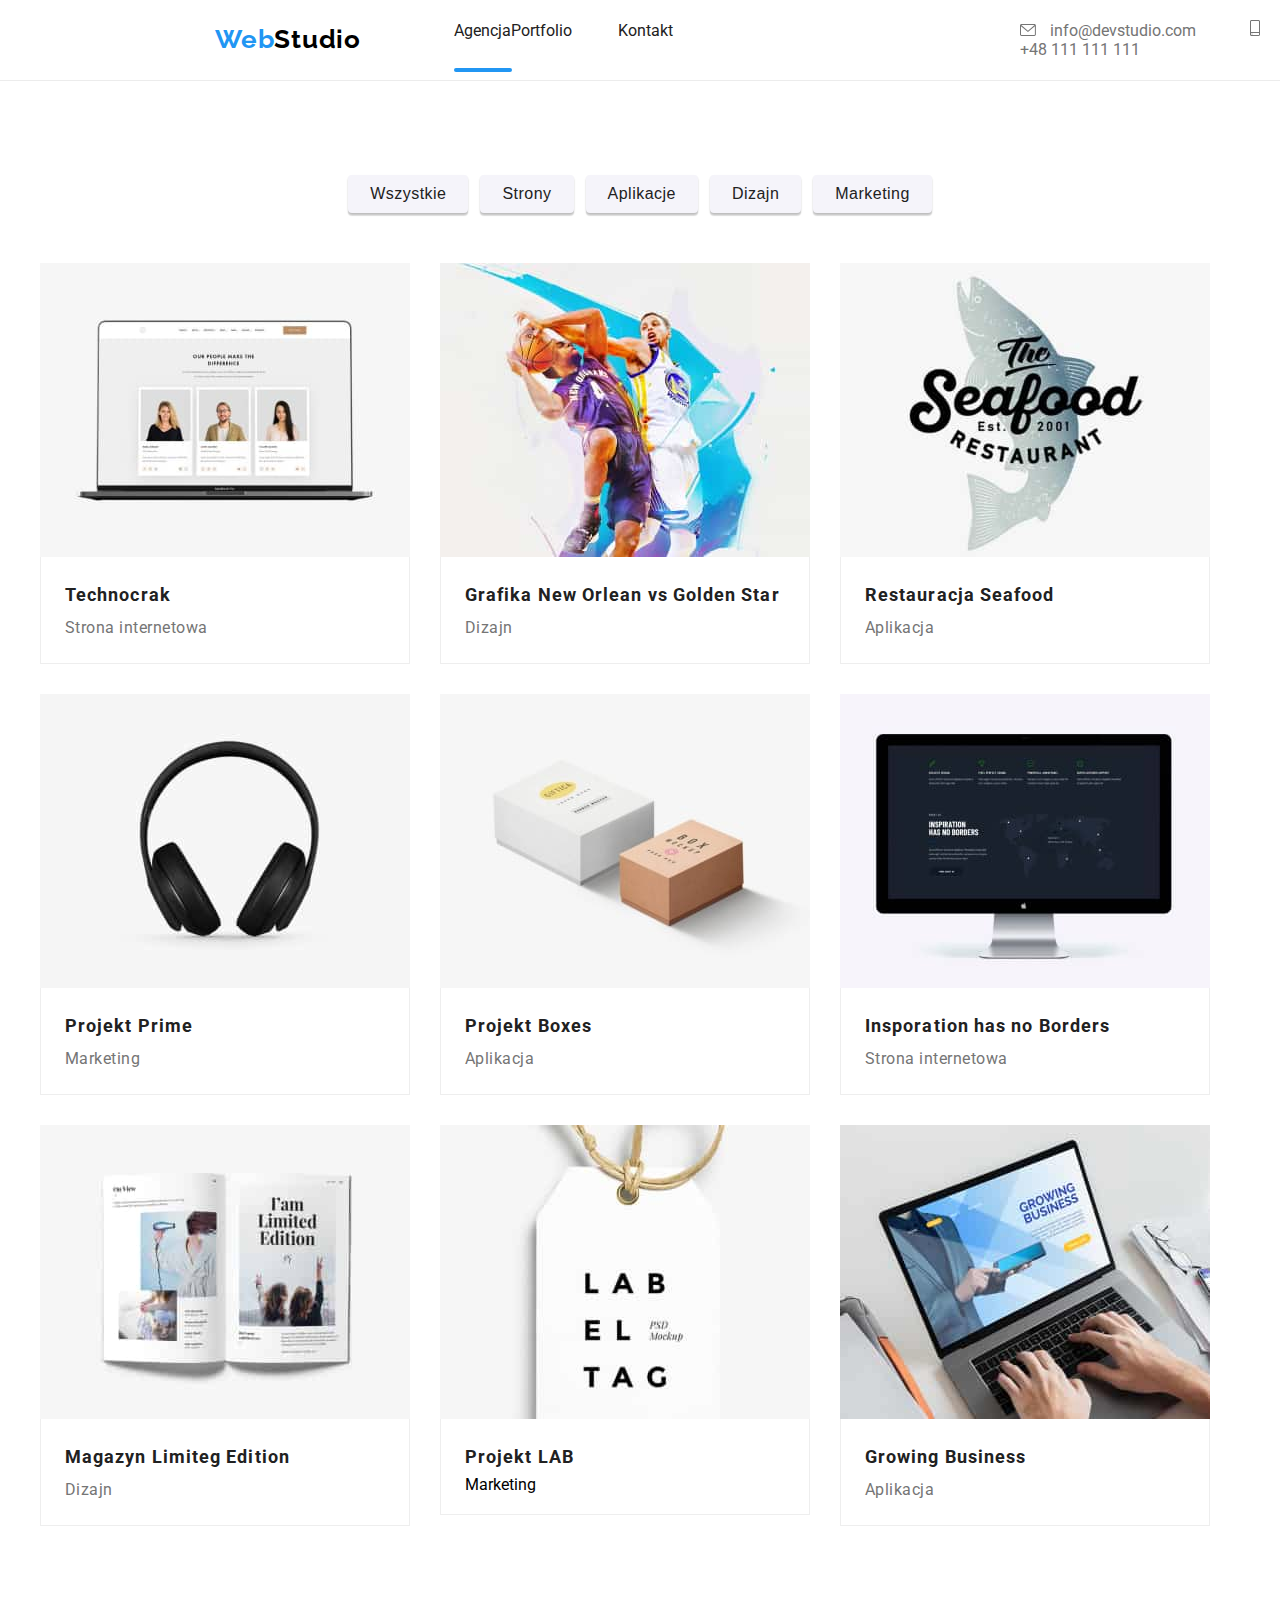
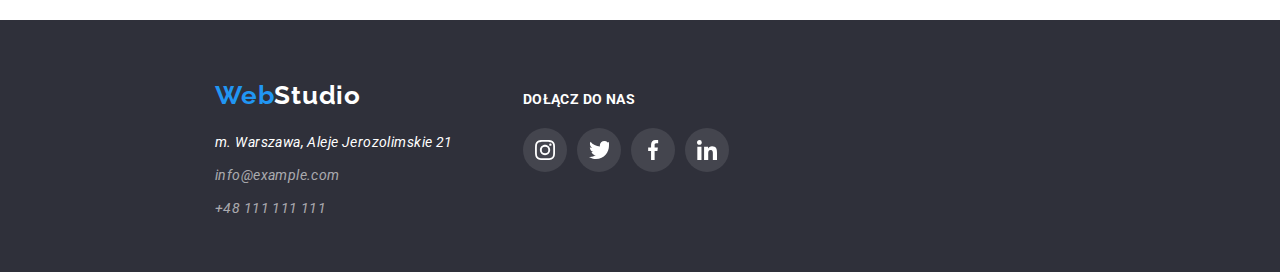
==== portfolio.html @ 0eb05a40 "style.css update" ====
<!DOCTYPE html>
<html lang="pl">
    <head>
        <meta charset="UTF-8" />
        <meta http-equiv="X-UA-Compatible" content="IE=edge" />
        <meta name="viewport" content="width=device-width, initial-scale=1.0" />
        <link
            rel="stylesheet"
            href="node_modules/modern-normalize/modern-normalize.css"
        />
        <link rel="preconnect" href="https://fonts.googleapis.com" />
        <link rel="preconnect" href="https://fonts.gstatic.com" crossorigin />
        <link
            href="https://fonts.googleapis.com/css2?family=Raleway:wght@700&family=Roboto:wght@400;500;700;900&display=swap"
            rel="stylesheet"
        />
        <link rel="stylesheet" href="css/styles.css" />
        <title>Portfolio</title>
    </head>
    <body>
        <!--sekcja HEADER - logo - menu - kontakty -->
        <header class="container">
            <div class="header">
                <a href="#" class="logo"
                    ><span class="logo--decor">Web</span>Studio</a
                >
                <nav>
                    <ul class="menu">
                        <li class="menu__item">
                            <a href="index.html" class="menu__link menu__link--active">Agencja</a>
                        </li>
                        <li class="menu__item">
                            <a href="portfolio.html" class="menu__link">Portfolio</a>
                        </li>
                        <li class="menu__item">
                            <a href="" class="menu__link">Kontakt</a>
                        </li>
                    </ul>
                </nav>
                <div class="address">
                    <a href="mailto:info@devstudio.com" class="address__link">
                        <svg width="16" height="12" class="address__icon">
                            <use href="images/icons.svg#icon-envelope"></use>
                        </svg>
                        info@devstudio.com</a
                    >

                    <a href="tel:+48111111111" class="address__link"
                        ><svg width="10" height="16" class="address__icon">
                            <use href="images/icons.svg#icon-smartphone"></use>
                        </svg>
                        +48 111 111 111</a
                    >
                </div>
            </div>
        </header>
        <!--sekcja MAIN-->
        <main>
            <div class="container">
                <div class="protfolio-menu">
                    <button type="button" class="portfolio-menu__btn">
                        Wszystkie
                    </button>
                    <button type="button" class="portfolio-menu__btn">Strony</button>
                    <button type="button" class="portfolio-menu__btn">
                        Aplikacje
                    </button>
                    <button type="button" class="portfolio-menu__btn">Dizajn</button>
                    <button type="button" class="portfolio-menu__btn">
                        Marketing
                    </button>
                </div>
            </div>

            <section class="container container--space">
                <ul class="portfolio-list">
                    <li class="portfolio-list__item">
                        <div>
                            <div class="portfolio-list__item-box">
                                <img
                                    src="images/img_portfolio_laptop_technocrack.jpg"
                                    alt="Technocrak laptop"
                                    class="portfolio-list__picture"
                                />
                                <div>
                                    <p class="portfolio-list__item-cover">
                                        Technocrack jest popularną platformą
                                        wykorzystywaną do rozpowszechniania
                                        koronawirusa. Firmy wykorzystują tę
                                        platformę do celów szpiegowskich i
                                        ataków na niezabezpieczone serwery
                                        konkurencji
                                    </p>
                                </div>
                            </div>
                            <div class="portfolio-list__container">
                                <h2 class="portfolio-list__title">Technocrak</h2>
                                <p class="portfolio-list__category">
                                    Strona internetowa
                                </p>
                            </div>
                        </div>
                    </li>
                    <li class="portfolio-list__item">
                        <div>
                            <div class="portfolio-list__item-box">
                                <img
                                    src="images/img_portfolio_players.jpg"
                                    alt="Bascketball players"
                                    class="portfolio-list__picture"
                                />
                                <div>
                                    <p class="portfolio-list__item-cover">
                                        Technocrack jest popularną platformą
                                        wykorzystywaną do rozpowszechniania
                                        koronawirusa. Firmy wykorzystują tę
                                        platformę do celów szpiegowskich i
                                        ataków na niezabezpieczone serwery
                                        konkurencji
                                    </p>
                                </div>
                            </div>
                            <div class="portfolio-list__container">
                                <h2 class="portfolio-list__title">
                                    Grafika New Orlean vs Golden Star
                                </h2>
                                <p class="portfolio-list__category">Dizajn</p>
                            </div>
                        </div>
                    </li>
                    <li class="portfolio-list__item">
                        <div>
                            <div class="portfolio-list__item-box">
                                <img
                                    src="images/img_portfolio_seafood.jpg"
                                    alt="Restauracja seefood"
                                    class="portfolio-list__picture"
                                />
                                <div>
                                    <p class="portfolio-list__item-cover">
                                        Technocrack jest popularną platformą
                                        wykorzystywaną do rozpowszechniania
                                        koronawirusa. Firmy wykorzystują tę
                                        platformę do celów szpiegowskich i
                                        ataków na niezabezpieczone serwery
                                        konkurencji
                                    </p>
                                </div>
                            </div>
                            <div class="portfolio-list__container">
                                <h2 class="portfolio-list__title">
                                    Restauracja Seafood
                                </h2>
                                <p class="portfolio-list__category">Aplikacja</p>
                            </div>
                        </div>
                    </li>
                    <li class="portfolio-list__item">
                        <div>
                            <div class="portfolio-list__item-box">
                                <img
                                    src="images/img_portfolio_headphones.jpg"
                                    alt="Black headphones"
                                    class="portfolio-list__picture"
                                />
                                <div>
                                    <p class="portfolio-list__item-cover">
                                        Technocrack jest popularną platformą
                                        wykorzystywaną do rozpowszechniania
                                        koronawirusa. Firmy wykorzystują tę
                                        platformę do celów szpiegowskich i
                                        ataków na niezabezpieczone serwery
                                        konkurencji
                                    </p>
                                </div>
                            </div>
                            <div class="portfolio-list__container">
                                <h2 class="portfolio-list__title">
                                    Projekt Prime
                                </h2>
                                <p class="portfolio-list__category">Marketing</p>
                            </div>
                        </div>
                    </li>
                    <li class="portfolio-list__item">
                        <div>
                            <div class="portfolio-list__item-box">
                                <img
                                    src="images/img_portfolio_boxes.jpg"
                                    alt="Boxes"
                                    class="portfolio-list__picture"
                                />
                                <div>
                                    <p class="portfolio-list__item-cover">
                                        Technocrack jest popularną platformą
                                        wykorzystywaną do rozpowszechniania
                                        koronawirusa. Firmy wykorzystują tę
                                        platformę do celów szpiegowskich i
                                        ataków na niezabezpieczone serwery
                                        konkurencji
                                    </p>
                                </div>
                            </div>
                            <div class="portfolio-list__container">
                                <h2 class="portfolio-list__title">
                                    Projekt Boxes
                                </h2>
                                <p class="portfolio-list__category">Aplikacja</p>
                            </div>
                        </div>
                    </li>
                    <li class="portfolio-list__item">
                        <div>
                            <div class="portfolio-list__item-box">
                                <img
                                    src="images/img_portfolio_screen.jpg"
                                    alt="Screen"
                                    class="portfolio-list__picture"
                                />
                                <div>
                                    <p class="portfolio-list__item-cover">
                                        Technocrack jest popularną platformą
                                        wykorzystywaną do rozpowszechniania
                                        koronawirusa. Firmy wykorzystują tę
                                        platformę do celów szpiegowskich i
                                        ataków na niezabezpieczone serwery
                                        konkurencji
                                    </p>
                                </div>
                            </div>
                            <div class="portfolio-list__container">
                                <h2 class="portfolio-list__title">
                                    Insporation has no Borders
                                </h2>
                                <p class="portfolio-list__category">
                                    Strona internetowa
                                </p>
                            </div>
                        </div>
                    </li>
                    <li class="portfolio-list__item">
                        <div>
                            <div class="portfolio-list__item-box">
                                <img
                                    src="images/img_portfolio_magazine.jpg"
                                    alt="paper magazine"
                                    class="portfolio-list__picture"
                                />
                                <div>
                                    <p class="portfolio-list__item-cover">
                                        Technocrack jest popularną platformą
                                        wykorzystywaną do rozpowszechniania
                                        koronawirusa. Firmy wykorzystują tę
                                        platformę do celów szpiegowskich i
                                        ataków na niezabezpieczone serwery
                                        konkurencji
                                    </p>
                                </div>
                            </div>
                            <div class="portfolio-list__container">
                                <h2 class="portfolio-list__title">
                                    Magazyn Limiteg Edition
                                </h2>
                                <p class="portfolio-list__category">Dizajn</p>
                            </div>
                        </div>
                    </li>
                    <li class="portfolio-list__item">
                        <div>
                            <div class="portfolio-list__item-box">
                                <img
                                    src="images/img_portfolio_label.jpg"
                                    alt="label"
                                    class="portfolio-list__picture"
                                />
                                <div>
                                    <p class="portfolio-list__item-cover">
                                        Technocrack jest popularną platformą
                                        wykorzystywaną do rozpowszechniania
                                        koronawirusa. Firmy wykorzystują tę
                                        platformę do celów szpiegowskich i
                                        ataków na niezabezpieczone serwery
                                        konkurencji
                                    </p>
                                </div>
                            </div>
                            <div class="portfolio-list__container">
                                <h2 class="portfolio-list__title">
                                    Projekt LAB
                                </h2>
                                <p class="pportfolio-list__category">Marketing</p>
                            </div>
                        </div>
                    </li>
                    <li class="portfolio-list__item">
                        <div>
                            <div class="portfolio-list__item-box">
                                <img
                                    src="images/img_portfolio_laptop.jpg"
                                    alt="writing on laptop"
                                    class="portfolio-list__picture"
                                />
                                <div>
                                    <p class="portfolio-list__item-cover">
                                        Technocrack jest popularną platformą
                                        wykorzystywaną do rozpowszechniania
                                        koronawirusa. Firmy wykorzystują tę
                                        platformę do celów szpiegowskich i
                                        ataków na niezabezpieczone serwery
                                        konkurencji
                                    </p>
                                </div>
                            </div>
                            <div class="portfolio-list__container">
                                <h2 class="portfolio-list__title">
                                    Growing Business
                                </h2>
                                <p class="portfolio-list__category">Aplikacja</p>
                            </div>
                        </div>
                    </li>
                </ul>
            </section>
        </main>

        <!--sekcja FOOTER - obszar logo - obszar adresu - obszar kontaktu -->

        <footer class="container footer">
            <ul class="footer__style">
                <li>
                    <div class="footer__logo">
                        <a href="#" class="logo footer__logo--decor"
                            ><span class="logo--decor">Web</span>Studio</a
                        >
                    </div>
                    <div>
                        <address>
                            <ul class="footer__address">
                                <li class="footer__item-address">
                                    <p class="footer__address-place">
                                        m. Warszawa, Aleje Jerozolimskie 21
                                    </p>
                                </li>
                                <li class="footer__item-address">
                                    <a
                                        href="mailto:info@example.com"
                                        class="footer__address-link"
                                        >info@example.com</a
                                    >
                                </li>
                                <li class="footer__item-address">
                                    <a
                                        href="tel:+48111111111"
                                        class="footer__address-link"
                                        >+48 111 111 111</a
                                    >
                                </li>
                            </ul>
                        </address>
                    </div>
                </li>
                <li>
                    <div >
                        <h3 class="footer__join-us">Dołącz do nas</h3>
                    </div>
                    <div class="footer__socials-box">
                        <ul class="footer__icons-socials-grid">
                            <li class="footer__icons-socials-item">
                                <svg class="footer__socials-ico">
                                    <use
                                        href="images/icons.svg#icon-instagram"
                                    ></use>
                                </svg>
                            </li>
                            <li class="footer__icons-socials-item">
                                <svg class="footer__socials-ico">
                                    <use
                                        href="images/icons.svg#icon-twitter"
                                    ></use>
                                </svg>
                            </li>
                            <li class="footer__icons-socials-item">
                                <svg class="footer__socials-ico">
                                    <use href="images/icons.svg#icon-fb"></use>
                                </svg>
                            </li>
                            <li class="footer__icons-socials-item">
                                <svg class="footer__socials-ico">
                                    <use
                                        href="images/icons.svg#icon-linkedin"
                                    ></use>
                                </svg>
                            </li>
                        </ul>
                    </div>
                </li>
            </ul>
        </footer>
        <script src="js/modal.js"></script>
    </body>
</html>
---- css/styles.css ----
*,
*::after,
*::before {
    list-style: none;
    text-transform: none;
    text-decoration: none;
    text-align: none;
    color: #000;
    padding: 0;
    margin: 0;
    border: none;
    outline: none;
}
:root {
    --font-color-white: #fff;
    --font-color-black: #000;
    --font-color-blue: #2196f3;
    --font-color-logo: #2196f3;
    --font-color-menu-hover: #2196f3;
    --font-color-menu: #212121;
    --font-color-headers: #212121;
    --font-color-text: #757575;
    --font-footer-address-link: rgba(255, 255, 255, 0.6);
    --background-color-one: #2f303a;
    --background-color-two: #f5f4fa;
    --background-color-body: #fff;
    --background-color-footer: #2f303a;
    --background-color-three: #eeeeee;
    --background-color-portfolio-button-hover: #2196f3;
    --background-color-portfolio-button: #f5f4fa;
    --icon-backgroud-color-box: #f5f4fa;
    --borded-heder-color: #ececec;
    --icon-backgroud-color: #2196f3;
    --letter-spacing-one: 0.03em;
    --letter-spacing-main-title: 0.06em;
    --icon-fill-color: #fff;
    --icon-base-color: #afb1b8;
}

body {
    background-color: var(--background-color-body);
    font-family: "Roboto", sans-serif;
    color: var(--font-color-headers);
    flex-direction: column;
    margin: auto;
    align-items: center;
}

.container {
    max-width: 1600px;
    display: flex;
    margin: auto;
    justify-content: center;

    /*Styling for header, logo, menu*/
}
.logo {
    font-family: "Raleway", sans-serif;
    font-size: 26px;
    font-weight: 700;
    line-height: 1.19;
    letter-spacing: var(--letter-spacing-one);
    margin: 24px 0 25px 215px;
}
.logo--decor {
    color: var(--font-color-logo);
}
.header {
    width: 100%;
    display: flex;
    align-items: center;
    background-color: var(--font-color-white);
    border-bottom: 1px solid var(--borded-heder-color);
}
.menu {
    display: flex;
    margin-left: 93px;
    margin-right: 301px;
}
.menu__link {
    margin-right: 46px;
    color: var(--font-color-menu);
    position: relative;
}

.address__link {
    margin-right: 50px;
    color: var(--font-color-text);
    fill: var(--font-color-text);
}
.menu__link:hover,
.address__link:hover,
.menu__link:focus,
.address__link:focus {
    transition-duration: 250ms;
    transition-timing-function: cubic-bezier(0.4, 0, 0.2, 1);
    color: var(--font-color-menu-hover);
    fill: var(--icon-backgroud-color);
}
.menu__link--active::after {
    content: "";
    width: 58px;
    height: 4px;
}
.menu__link--active::after {
    position: absolute;
    top: 47px;
    left: 0;
    background-color: #2196f3;
    border-radius: 2px;
}

/*Styling for main title and button*/
.container--one {
    background-image: linear-gradient(to right, #2f303a66 100%, #2f303a66 100%),
        url("../images/tlo_naglowka.jpg");
    background-color: var(--background-color-one);

    height: 600px;
    display: flex;
    flex-direction: column;
    margin: auto;
    justify-content: center;
    align-items: center;
}
.main-title {
    font-size: 44px;
    line-height: 1.36;
    letter-spacing: var(--letter-spacing-main-title);
    color: var(--font-color-white);
    font-weight: 900;
    text-transform: uppercase;
    max-width: 696px;
    text-align: center;
}
.button {
    border: none;
    background-color: var(--font-color-blue);
    box-shadow: 0px 4px 4px rgba(0, 0, 0, 0.15);
    border-radius: 4px;
    padding: 10px 42px;
    color: var(--font-color-white);
    font-size: 16px;
    font-weight: 700;
    line-height: 1.875;
    letter-spacing: var(--letter-spacing-main-title);
    display: flex;
    align-items: center;
    margin-top: 30px;
    cursor: pointer;
}
.button:hover {
    transform: scale(1.1);
    background-color: #56b3ff;
    transition-duration: 250ms;
}
/*Styling content of 4 boxes*/
.four-boxes {
    display: flex;
    margin: 0 215px;
}
.four-boxes__item{
    margin-right: 30px;
}
.four-boxes__title {
    text-transform: uppercase;
    font-size: 14px;
    line-height: 1.143;
    font-weight: 700;
    letter-spacing: var(--letter-spacing-one);
    color: var(--font-color-headers);
    margin-bottom: 10px;
    padding-top: 30px;
    padding-bottom: 10px;
}
.four-boxes__text {
    font-size: 14px;
    line-height: 1.71;
    letter-spacing: var(--letter-spacing-one);
    color: var(--font-color-text);
}
.four-boxes__item:nth-last-child(1) {
    margin-right: 0px;
}
.picture-box__item{
    position: relative;
}
.picture-box__picture-title {
    position: relative;
    display: block;
    background-color: rgba(47, 48, 58, 0.8);
    padding: 27px 0px;
    top: -73px;
    text-transform: uppercase;
    font-size: 14px;
    font-weight: 700;
    line-height: 1.14;
    color: var(--font-color-white);
    letter-spacing: var(--letter-spacing-one);
    text-align: center;
}
/* Style for icons */

.four-boxes__icon {
    background-color: var(--icon-backgroud-color-box);
    padding: 25px 100px;
    height: 70px;
    width: 70px;
}
.address__icon {
    margin-right: 10px;
}
.our-team__socials {
    padding-top: 16px;
    padding-bottom: 30px;
}
.our-team__socials-grid {
    display: flex;
    justify-content: center;
}
.our-team__socials-ico {
    width: 20px;
    height: 20px;
}
.our-team__socials-grid-item {
    display: flex;
    width: 44px;
    height: 44px;
    fill: var(--icon-base-color);
    justify-content: center;
    align-items: center;
    border-radius: 50%;
}
.our-team__socials-grid-item:not(last-child) {
    margin-right: 10px;
}
.our-team__socials-grid-item:hover,
.our-team__socials-grid-item:focus {
    transition-duration: 250ms;
    transition-timing-function: cubic-bezier(0.4, 0, 0.2, 1);
    fill: var(--icon-fill-color);
    background-color: #2196f3;
    cursor: pointer;
}
/* ------- END fo styling icons ------------ */

/* Our clients / Nasi klienci */
.our-clients {
    flex-direction: column;
    align-items: center;
}
.our-clients__title {
    font-size: 36px;
    font-weight: 700;
    color: var(--font-color-headers);
    line-height: 1.38;
    letter-spacing: var(--letter-spacing-one);
    padding-bottom: 50px;
}

.our-clients__items {
    fill: var(--icon-base-color);
}
.our-clients__item {
    display: inline-flex;
    justify-items: center;
    border: 1px solid var(--icon-base-color);
    border-radius: 4px;
    padding: 14px 25px;
}
.our-clients__box {
    display: flex;
    width: 1200px;
    justify-content: space-around;
}
.our-clients__item:hover,
.our-clients__item:focus {
    transition-duration: 250ms;
    transition-timing-function: cubic-bezier(0.4, 0, 0.2, 1);
    fill: var(--icon-backgroud-color);
    border-color: var(--icon-backgroud-color);
    cursor: pointer;
}
.our-clients__item:last-child {
    margin-right: 0px;
}
.our-clients__logo {
    max-width: 106px;
    height: 60px;
}
/* ----- END Our Clients / Nasi klienci----- */
/*Styling box "czym się zajmujemy"*/

.container--box-column {
    flex-direction: column;
    margin-bottom: 94px;
}
.picture-box {
    display: flex;
    justify-content: center;
}
.picture-box__title {
    font-size: 36px;
    font-weight: 700;
    line-height: 1.17;
    text-align: center;
    letter-spacing: var(--letter-spacing-one);
    color: var(--font-color-headers);
    margin-bottom: 50px;
}
.picture-box__picture {
    max-width: 370px;
}
.picture-box__item {
    margin-right: 30px;
}
.picture-box__item:last-child {
    margin-right: 0;
}

/*Styling "nasz zespół*/
.container--our-team {
    flex-direction: column;
    background-color: var(--background-color-two);
}
.our-team-title {
    font-weight: 700;
    font-size: 36px;
    line-height: 1.17;
    letter-spacing: var(--letter-spacing-one);
    color: var(--font-color-headers);
    padding-bottom: 50px;
    text-align: center;
}
.our-team {
    display: flex;
    justify-content: center;
}
.our-team__item:nth-child(-n + 3) {
    margin-right: 30px;
}
.our-team__item {
    max-width: 270px;
    background: var(--background-color-body);
    box-shadow: 0px 1px 3px rgba(0, 0, 0, 0.12), 0px 1px 1px rgba(0, 0, 0, 0.14),
        0px 2px 1px rgba(0, 0, 0, 0.2);
    border-radius: 0px 0px 4px 4px;
    text-align: center;
}
.our-team__member-name {
    font-weight: 500;
    font-size: 16px;
    color: var(--font-color-headers);
    line-height: 1.1875;
    letter-spacing: var(--letter-spacing-one);
    margin-top: 30px;
    margin-bottom: 10px;
}
.our-team__member-position {
    font-size: 16px;
    color: var(--font-color-text);
    line-height: 1.1875;
    letter-spacing: var(--letter-spacing-one);
}
.our-team__picture {
    max-width: 270px;
}
/*Footer*/
.footer {
    display: block;
    background-color: var(--background-color-footer);
    height: 252px;
}
.footer__style {
    display: flex;
    flex-direction: row;
}
.footer__logo--decor {
    color: var(--font-color-white);
}
.footer__logo {
    padding-top: 60px;
    margin-bottom: 20px;
}

.footer__address {
    margin-left: 215px;
    font-size: 14px;
    line-height: 1.71;
    letter-spacing: var(--letter-spacing-one);
}
.footer__address-place {
    color: var(--font-color-white);
}
.footer__address-link {
    color: var(--font-footer-address-link);
}
.footer__address-link:hover,
.footer__address-link:focus {
    transition-duration: 250ms;
    transition-timing-function: cubic-bezier(0.4, 0, 0.2, 1);
    color: var(--font-color-menu-hover);
}
.footer__item-address:nth-child(2) {
    margin-top: 9px;
    margin-bottom: 9px;
    letter-spacing: var(--letter-spacing-one);
}
.footer__join-us {
    padding-top: 72px;
    padding-left: 70px;
    text-transform: uppercase;
    font-weight: 700;
    font-size: 14px;
    line-height: 1.14;
    letter-spacing: 0.03em;
    color: var(--font-color-white);
}
.footer__socials-ico {
    width: 20px;
    height: 20px;
}

.footer__socials-box {
    padding-left: 70px;
    padding-top: 20px;
}
.footer__icons-socials-grid {
    display: flex;
}
.footer__icons-socials-item {
    display: flex;
    width: 44px;
    height: 44px;
    fill: var(--icon-fill-color);
    justify-content: center;
    align-items: center;
    border-radius: 50%;
    margin-right: 10px;
    background-color: rgba(100%, 100%, 100%, 10%);
}
.footer__icons-socials-item:hover {
    transition-duration: 250ms;
    transition-timing-function: cubic-bezier(0.4, 0, 0.2, 1);
    background-color: #2196f3;
    cursor: pointer;
}
/*Styling for buttons group - portfolio site*/
.protfolio-menu {
    padding-bottom: 16px;
    margin-top: 94px;
    margin-left: 215px;
    margin-right: 215px;
}
.portfolio-menu__btn {
    font-size: 16px;
    line-height: 1.625;
    letter-spacing: var(--letter-spacing-one);
    color: var(--font-color-menu);
    box-shadow: 0px 3px 1px rgba(0, 0, 0, 0.1), 0px 1px 2px rgba(0, 0, 0, 0.08),
        0px 2px 2px rgba(0, 0, 0, 0.12);
    border-radius: 4px;
    background-color: var(--background-color-portfolio-button);
    padding: 6px 22px;
    margin-right: 8px;
    cursor: pointer;
}
.portfolio-menu__btn:hover,
.portfolio-menu__btn:focus {
    transition-duration: 250ms;
    transition-timing-function: cubic-bezier(0.4, 0, 0.2, 1);
    background-color: var(--background-color-portfolio-button-hover);
}
.portfolio-menu__btn:last-child {
    margin-right: 0;
}
.portfolio-list {
    margin-top: 34px;
    display: flex;
    flex-wrap: wrap;
    gap: 30px;
}
.portfolio-list__item {
    flex-basis: calc(100%-60px) / 3;
    max-width: 370px;
}

.portfolio-list__picture {
    max-width: 370px;
    display: block;
}

.portfolio-list__title {
    font-weight: 700;
    font-size: 18px;
    line-height: 2;
    letter-spacing: var(--letter-spacing-main-title);
    color: var(--font-color-headers);
}

.portfolio-list__category {
    font-size: 16px;
    line-height: 1.875;
    letter-spacing: var(--letter-spacing-one);
    color: var(--font-color-text);
}

.portfolio-list__container {
    padding: 20px 24px;
    border-width: 1px;
    border-color: var(--background-color-three);
    border-style: solid;
    border-top: none;
    z-index: 20;
}
.portfolio-list__item-box {
    position: relative;
    overflow: hidden;
}
.portfolio-list__item-cover {
    position: absolute;
    background-color: rgba(33, 150, 243, 0.9);
    width: 370px;
    height: 101%;
    top: 0px;
    justify-content: center;
    z-index: 2;
    transform: translateY(105%);
    transition: transform 250ms cubic-bezier(0.4, 0, 0.2, 1);
}
.portfolio-list__item-cover {
    padding: 49px 45px 49px 24px;
    justify-items: center;
    color: var(--font-color-white);
    letter-spacing: var(--letter-spacing-one);
    line-height: 1.55;
    font-size: 18px;
    margin: 49xp 45px 49px 24px;
}
.portfolio-list__item-box:hover .portfolio-list__item-cover {
    transform: translateY(0);
}

.portfolio-list__item:hover {
    animation-name: shadow;
    animation-duration: 250ms;
    animation-timing-function: cubic-bezier(0.4, 0, 0.2, 1);
    animation-direction: alternate;
    animation-fill-mode: forwards;
}
@keyframes shadow {
    0% {
        box-shadow: 0;
    }
    100% {
        box-shadow: 0px 1px 1px rgba(0, 0, 0, 0.12),
            0px 4px 4px rgba(0, 0, 0, 0.06), 1px 4px 6px rgba(0, 0, 0, 0.16);
    }
}
.container--space {
    margin-bottom: 94px;
    max-width: 1200px;
}
.section {
    padding: 94px 0px;
}

/* Style for icons */

/* ---END style for icons-------------- */
/* Okno modalne */

.modal-backdrop {
    position: fixed;
    top: 0;
    left: 0;
    width: 100%;
    height: 100%;
    z-index: 500;
    background-color: rgba(0, 0, 0, 0.2);
    transition: opacity 250ms, visibility 250ms;
    transition-timing-function: cubic-bezier(0.4, 0, 0.2, 1);
}

.modal-cont {
    position: absolute;
    top: 50%;
    left: 50%;
    width: 528px;
    height: 581px;
    border-radius: 4px;
    transform: translate(-50%, -50%);
    background-color: var(--background-color-body);
    box-shadow: 0px 1px 3px rgba(0, 0, 0, 0.12), 0px 1px 1px rgba(0, 0, 0, 0.14),
        0px 2px 1px rgba(0, 0, 0, 0.2);
}

.modal-close {
    position: absolute;
    top: 8px;
    right: 8px;
    border-radius: 50%;
    border: 1px solid rgba(0, 0, 0, 0.1);
    cursor: pointer;
}
.cross-icon {
    height: 11px;
    width: 11px;
    fill: rgb(0, 0, 0);
    padding: 9px;
}
.modal-close:hover,
.modal-close:focus {
    background-color: var(--background-color-portfolio-button-hover);
    fill: var(--icon-fill-color);
    box-shadow: 0px 1px 1px rgba(0, 0, 0, 0.12), 0px 4px 4px rgba(0, 0, 0, 0.06),
        1px 4px 6px rgba(0, 0, 0, 0.16);
    transition-property: background-color, box-shadow, fill;
    transition-duration: 250ms;
    transition-timing-function: cubic-bezier(0.4, 0, 0.2, 1),
        cubic-bezier(0.4, 0, 0.2, 1), cubic-bezier(0.4, 0, 0.2, 1);
}

.is-hidden {
    opacity: 0;
    visibility: hidden;
    pointer-events: none;
}

/* -------------END okno modalne------------- */

/* Styling FORM of modal window */

.form-modal__item input,
.form-modal__item label,
.form-modal__item textarea {
    margin: 0;
    padding: 0;
    box-sizing: border-box;
    display: block;
}
.form-modal__title {
    margin-top: 40px;
    text-align: center;
    font-weight: 700;
    font-size: 20px;
    line-height: 1.15;
    letter-spacing: 0.03em;
    color: var(--font-color-headers);
}
.form-modal__box {
    margin-top: 12px;
    margin: 12px 40px 12px;
}
.form-modal__item label {
    font-size: 12px;
    line-height: 1.17;
    letter-spacing: 0.01em;

    color: var(--font-color-text);
}
.form-modal__item input {
    width: 448px;
    height: 40px;
    border: 1px solid rgba(33, 33, 33, 0.2);
    border-radius: 4px;
    margin-top: 4px;
    padding-left: 40px;
}
.form-modal__item textarea {
    font-size: 12px;
    line-height: 1.16;
    letter-spacing: 0.01em;
    font-family: inherit;
    height: 120px;
    width: 448px;
    resize: none;
    border: 1px solid rgba(33, 33, 33, 0.2);
    border-radius: 4px;
    margin-top: 4px;
    padding: 12px 16px;
}
.form-modal__item textarea::placeholder {
    color: rgba(33, 33, 33, 0.5);
}

.form-modal__item {
    margin-bottom: 10px;
    position: relative;
}
.form-modal__icons {
    width: 18px;
    height: 18px;
    bottom: 11px;
    left: 12px;
    position: absolute;
}
.form-modal__tick-box {
    width: 16px;
    height: 15px;
    position: relative;
    border: 2px solid var(--font-color-headers);
    border-radius: 3px;
    margin-right: 8px;
}
.form-modal__tick-box:hover,
.form-modal__tick-box:focus-within {
    border-color: #2196f3;
}
.checkbox {
    position: absolute;
    z-index: 200;
    top: 50%;
    left: 50%;
    transform: translate(-50%, -50%);
    width: 18px;
    height: 16px;
    /* opacity: 0%; */
    appearance: none;
}
.checkbox:checked + .form-modal__tick {
    background-color: #2196f3;
    border: none;
}
.form-modal__tick {
    z-index: 102;
    padding: 2px;
    border-radius: 3px;
    width: 18px;
    height: 17px;
    top: 50%;
    left: 50%;
    transform: translate(-50%, -50%);
    fill: #fff;
    position: absolute;
}
.form-modal__send-style {
    display: flex;
    justify-content: center;
}
.form-modal__send-button {
    font-weight: 700;
    font-size: 16px;
    line-height: 1.875;
    text-align: center;
    letter-spacing: var(--letter-spacing-main-title);
    color: var(--font-color-white);
    padding: 10px 76px;
    background-color: var(--background-color-portfolio-button-hover);
    border-radius: 4px;
}
.form-modal__send-button:hover,
.form-modal__send-button:focus {
    transition-property: box-shadow;
    transition-duration: 250ms;
    transition-timing-function: cubic-bezier(0.4, 0, 0.2, 1);
    box-shadow: 0px 4px 4px rgba(0, 0, 0, 0.15);
    cursor: pointer;
}
.form-modal__agreement {
    display: flex;
    justify-content: center;
    margin: 20px 0px 30px 0px;
}
.form-agreement input {
    margin-right: 8px;
    align-items: center;
}
.form-modal__text,
.form-modal__link {
    font-size: 14px;
    line-height: 1.71;
    letter-spacing: 0.03em;
    color: var(--font-color-text);
}
.form-modal__link {
    color: var(--font-color-blue);
    text-decoration: underline;
}
.form-modal__link:hover,
.form-modal__agreement input:hover,
.form-modal__link:focus,
.form-modal__agreement input:focus {
    cursor: pointer;
}
.form-modal__item:focus-within {
    fill: #2196f3;
}
.input-box:focus-within {
    outline: 1px solid #2196f3;
}
/* ----- END Styling FORM of modal window ---------------*/
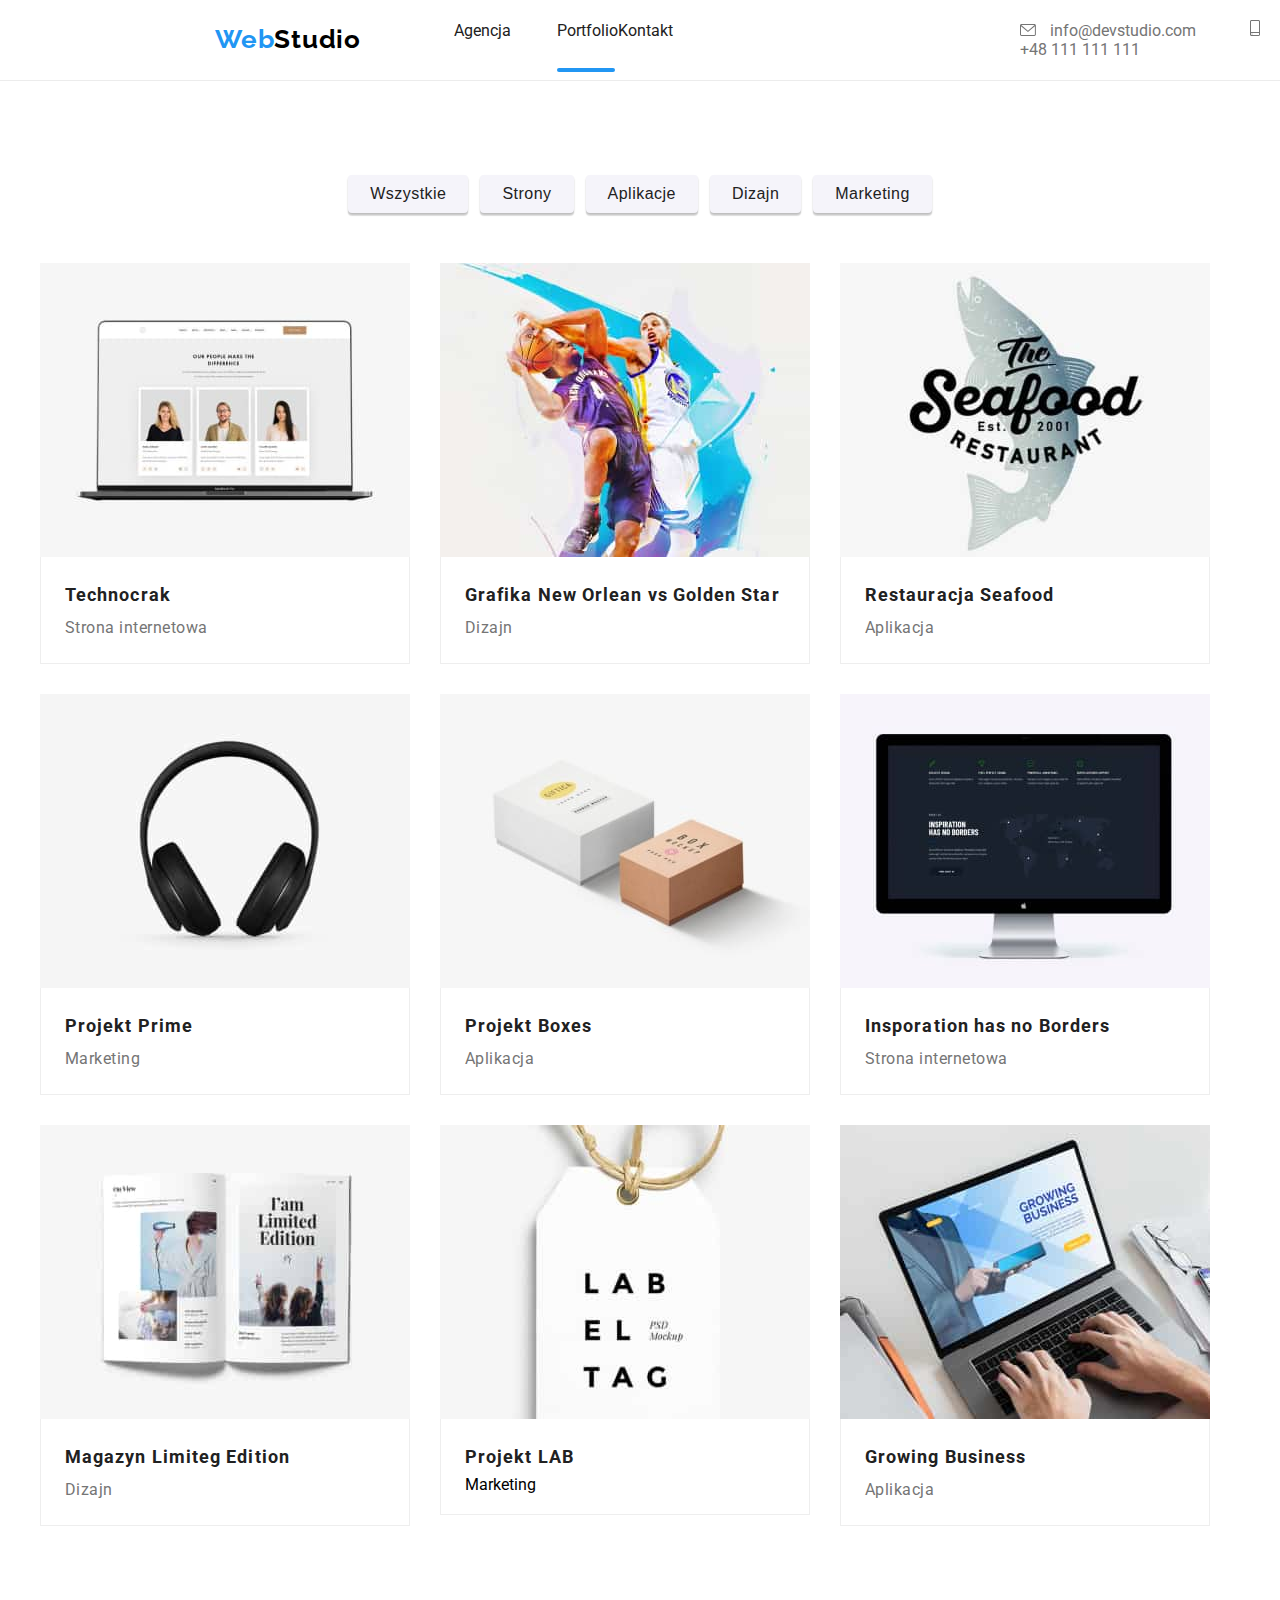
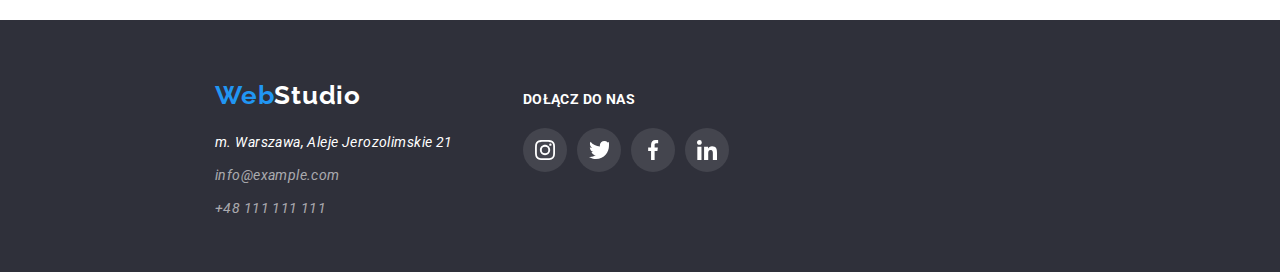
==== commit 1718f3d8: "scss added" ====
--- a/portfolio.html
+++ b/portfolio.html
@@ -14,7 +14,7 @@
             href="https://fonts.googleapis.com/css2?family=Raleway:wght@700&family=Roboto:wght@400;500;700;900&display=swap"
             rel="stylesheet"
         />
-        <link rel="stylesheet" href="css/styles.css" />
+        <link rel="stylesheet" href="css/main.css" />
         <title>Portfolio</title>
     </head>
     <body>
@@ -27,10 +27,10 @@
                 <nav>
                     <ul class="menu">
                         <li class="menu__item">
-                            <a href="index.html" class="menu__link menu__link--active">Agencja</a>
+                            <a href="index.html" class="menu__link ">Agencja</a>
                         </li>
                         <li class="menu__item">
-                            <a href="portfolio.html" class="menu__link">Portfolio</a>
+                            <a href="portfolio.html" class="menu__link menu__link--active">Portfolio</a>
                         </li>
                         <li class="menu__item">
                             <a href="" class="menu__link">Kontakt</a>
@@ -57,7 +57,7 @@
         <!--sekcja MAIN-->
         <main>
             <div class="container">
-                <div class="protfolio-menu">
+                <div class="portfolio-menu">
                     <button type="button" class="portfolio-menu__btn">
                         Wszystkie
                     </button>
--- a/css/main.css
+++ b/css/main.css
@@ -0,0 +1,746 @@
+@charset "UTF-8";
+*,
+*::after,
+*::before {
+  list-style: none;
+  text-transform: none;
+  text-decoration: none;
+  text-align: none;
+  color: #000;
+  padding: 0;
+  margin: 0;
+  border: none;
+  outline: none;
+}
+
+body {
+  background-color: #fff;
+  font-family: "Roboto", sans-serif;
+  color: #212121;
+  flex-direction: column;
+  margin: auto;
+  align-items: center;
+}
+
+.container {
+  max-width: 1600px;
+  display: flex;
+  margin: auto;
+  justify-content: center;
+}
+
+.section {
+  padding: 94px 0px;
+}
+
+.logo {
+  font-family: "Raleway", sans-serif;
+  font-size: 26px;
+  font-weight: 700;
+  line-height: 1.19;
+  letter-spacing: 0.03em;
+  margin: 24px 0 25px 215px;
+}
+.logo--decor {
+  color: #2196f3;
+}
+
+.address__link:hover, .address__link :focus, .menu__link:hover, .menu__link :focus {
+  transition-duration: 250ms;
+  transition-timing-function: cubic-bezier(0.4, 0, 0.2, 1);
+  color: #2196f3;
+  fill: #2196f3;
+}
+
+.menu__link--active::after {
+  content: "";
+  width: 58px;
+  height: 4px;
+  position: absolute;
+  top: 47px;
+  left: 0;
+  background-color: #2196f3;
+  border-radius: 2px;
+}
+
+.header {
+  width: 100%;
+  display: flex;
+  align-items: center;
+  background-color: #fff;
+  border-bottom: 1px solid #ececec;
+}
+
+.menu {
+  display: flex;
+  margin-left: 93px;
+  margin-right: 301px;
+}
+.menu__link {
+  margin-right: 46px;
+  color: #212121;
+  position: relative;
+}
+.address__link {
+  margin-right: 50px;
+  color: #757575;
+  fill: #757575;
+}
+.address__icon {
+  margin-right: 10px;
+}
+
+.container--one {
+  background-image: linear-gradient(to right, rgba(47, 48, 58, 0.4) 100%, rgba(47, 48, 58, 0.4) 100%), url("../images/tlo_naglowka.jpg");
+  background-color: #2f303a;
+  height: 600px;
+  display: flex;
+  flex-direction: column;
+  margin: auto;
+  justify-content: center;
+  align-items: center;
+}
+
+.main-title {
+  font-size: 44px;
+  line-height: 1.36;
+  letter-spacing: 0.06em;
+  color: #fff;
+  font-weight: 900;
+  text-transform: uppercase;
+  max-width: 696px;
+  text-align: center;
+}
+
+.button {
+  border: none;
+  background-color: #2196f3;
+  box-shadow: 0px 4px 4px rgba(0, 0, 0, 0.15);
+  border-radius: 4px;
+  padding: 10px 42px;
+  color: #fff;
+  font-size: 16px;
+  font-weight: 700;
+  line-height: 1.875;
+  letter-spacing: 0.06em;
+  display: flex;
+  align-items: center;
+  margin-top: 30px;
+  cursor: pointer;
+}
+.button:hover {
+  transform: scale(1.1);
+  background-color: #56b3ff;
+  transition-duration: 250ms;
+}
+
+/*Styling content of 4 boxes*/
+.four-boxes {
+  display: flex;
+  margin: 0 215px;
+}
+.four-boxes__item {
+  margin-right: 30px;
+}
+.four-boxes__item:nth-last-child(1) {
+  margin-right: 0px;
+}
+.four-boxes__title {
+  text-transform: uppercase;
+  font-size: 14px;
+  line-height: 1.143;
+  font-weight: 700;
+  letter-spacing: 0.03em;
+  color: #212121;
+  margin-bottom: 10px;
+  padding-top: 30px;
+  padding-bottom: 10px;
+}
+.four-boxes__text {
+  font-size: 14px;
+  line-height: 1.71;
+  letter-spacing: 0.03em;
+  color: #757575;
+}
+
+.picture-box__item {
+  position: relative;
+}
+.picture-box__picture-title {
+  position: relative;
+  display: block;
+  background-color: rgba(47, 48, 58, 0.8);
+  padding: 27px 0px;
+  top: -73px;
+  text-transform: uppercase;
+  font-size: 14px;
+  font-weight: 700;
+  line-height: 1.14;
+  color: #fff;
+  letter-spacing: 0.03em;
+  text-align: center;
+}
+
+/* Style for icons */
+.four-boxes__icon {
+  background-color: #f5f4fa;
+  padding: 25px 100px;
+  height: 70px;
+  width: 70px;
+}
+
+.our-team__socials {
+  padding-top: 16px;
+  padding-bottom: 30px;
+}
+.our-team__socials-grid {
+  display: flex;
+  justify-content: center;
+}
+.our-team__socials-ico {
+  width: 20px;
+  height: 20px;
+}
+.our-team__socials-grid-item {
+  display: flex;
+  width: 44px;
+  height: 44px;
+  fill: #afb1b8;
+  justify-content: center;
+  align-items: center;
+  border-radius: 50%;
+}
+.our-team__socials-grid-item:not(last-child) {
+  margin-right: 10px;
+}
+.our-team__socials-grid-item:hover, .our-team__socials-grid-item :focus {
+  transition-duration: 250ms;
+  transition-timing-function: cubic-bezier(0.4, 0, 0.2, 1);
+  fill: #fff;
+  background-color: #2196f3;
+  cursor: pointer;
+}
+
+/* ------- END fo styling icons ------------ */
+/*Styling box "czym się zajmujemy"*/
+.container--box-column {
+  flex-direction: column;
+  margin-bottom: 94px;
+}
+
+.picture-box {
+  display: flex;
+  justify-content: center;
+}
+.picture-box__title {
+  font-size: 36px;
+  font-weight: 700;
+  line-height: 1.17;
+  text-align: center;
+  letter-spacing: 0.03em;
+  color: #212121;
+  margin-bottom: 50px;
+}
+.picture-box__picture {
+  max-width: 370px;
+}
+.picture-box__item {
+  margin-right: 30px;
+}
+.picture-box__item:last-child {
+  margin-right: 0;
+}
+
+/*Styling "nasz zespół*/
+.container--our-team {
+  flex-direction: column;
+  background-color: #f5f4fa;
+}
+
+.our-team-title {
+  font-weight: 700;
+  font-size: 36px;
+  line-height: 1.17;
+  letter-spacing: 0.03em;
+  color: #212121;
+  padding-bottom: 50px;
+  text-align: center;
+}
+
+.our-team {
+  display: flex;
+  justify-content: center;
+}
+.our-team__item {
+  max-width: 270px;
+  background: #fff;
+  box-shadow: 0px 1px 3px rgba(0, 0, 0, 0.12), 0px 1px 1px rgba(0, 0, 0, 0.14), 0px 2px 1px rgba(0, 0, 0, 0.2);
+  border-radius: 0px 0px 4px 4px;
+  text-align: center;
+}
+.our-team__item:nth-child(-n+3) {
+  margin-right: 30px;
+}
+.our-team__member-name {
+  font-weight: 500;
+  font-size: 16px;
+  color: #212121;
+  line-height: 1.1875;
+  letter-spacing: 0.03em;
+  margin-top: 30px;
+  margin-bottom: 10px;
+}
+.our-team__member-position {
+  font-size: 16px;
+  color: #757575;
+  line-height: 1.1875;
+  letter-spacing: 0.03em;
+}
+.our-team__picture {
+  max-width: 270px;
+}
+
+/* Our clients / Nasi klienci */
+.our-clients {
+  flex-direction: column;
+  align-items: center;
+}
+.our-clients__title {
+  font-size: 36px;
+  font-weight: 700;
+  color: #212121;
+  line-height: 1.38;
+  letter-spacing: 0.03em;
+  padding-bottom: 50px;
+}
+.our-clients__items {
+  fill: #afb1b8;
+}
+.our-clients__item {
+  display: inline-flex;
+  justify-items: center;
+  border: 1px solid #afb1b8;
+  border-radius: 4px;
+  padding: 14px 25px;
+}
+.our-clients__item:hover, .our-clients__item:focus {
+  transition-duration: 250ms;
+  transition-timing-function: cubic-bezier(0.4, 0, 0.2, 1);
+  fill: #2196f3;
+  border-color: #2196f3;
+  cursor: pointer;
+}
+.our-clients__item:last-child {
+  margin-right: 0px;
+}
+.our-clients__box {
+  display: flex;
+  width: 1200px;
+  justify-content: space-around;
+}
+.our-clients__logo {
+  max-width: 106px;
+  height: 60px;
+}
+
+/* $$- END Our Clients / Nasi klienci$$- */
+/*Footer*/
+.footer {
+  display: block;
+  background-color: #2f303a;
+  height: 252px;
+}
+.footer__style {
+  display: flex;
+  flex-direction: row;
+}
+.footer__logo {
+  padding-top: 60px;
+  margin-bottom: 20px;
+}
+.footer__logo--decor {
+  color: #fff;
+}
+.footer__address {
+  margin-left: 215px;
+  font-size: 14px;
+  line-height: 1.71;
+  letter-spacing: 0.03em;
+}
+.footer__address-place {
+  color: #fff;
+}
+.footer__address-link {
+  color: rgba(255, 255, 255, 0.6);
+}
+.footer__address-link:hover, .footer__address-link :focus {
+  transition-duration: 250ms;
+  transition-timing-function: cubic-bezier(0.4, 0, 0.2, 1);
+  color: #2196f3;
+}
+.footer__item-address:nth-child(2) {
+  margin-top: 9px;
+  margin-bottom: 9px;
+  letter-spacing: 0.03em;
+}
+.footer__join-us {
+  padding-top: 72px;
+  padding-left: 70px;
+  text-transform: uppercase;
+  font-weight: 700;
+  font-size: 14px;
+  line-height: 1.14;
+  letter-spacing: 0.03em;
+  color: #fff;
+}
+.footer__socials-ico {
+  width: 20px;
+  height: 20px;
+}
+.footer__socials-box {
+  padding-left: 70px;
+  padding-top: 20px;
+}
+.footer__icons-socials-grid {
+  display: flex;
+}
+.footer__icons-socials-item {
+  display: flex;
+  width: 44px;
+  height: 44px;
+  fill: #fff;
+  justify-content: center;
+  align-items: center;
+  border-radius: 50%;
+  margin-right: 10px;
+  background-color: rgba(255, 255, 255, 0.1);
+}
+.footer__icons-socials-item:hover, .footer__icons-socials-item :focus {
+  transition-duration: 250ms;
+  transition-timing-function: cubic-bezier(0.4, 0, 0.2, 1);
+  background-color: #2196f3;
+  cursor: pointer;
+}
+
+/*Styling for buttons group - portfolio site*/
+.portfolio-menu {
+  padding-bottom: 16px;
+  margin-top: 94px;
+  margin-left: 215px;
+  margin-right: 215px;
+}
+.portfolio-menu__btn {
+  font-size: 16px;
+  line-height: 1.625;
+  letter-spacing: 0.03em;
+  color: #212121;
+  box-shadow: 0px 3px 1px rgba(0, 0, 0, 0.1), 0px 1px 2px rgba(0, 0, 0, 0.08), 0px 2px 2px rgba(0, 0, 0, 0.12);
+  border-radius: 4px;
+  background-color: #f5f4fa;
+  padding: 6px 22px;
+  margin-right: 8px;
+  cursor: pointer;
+}
+.portfolio-menu__btn:hover, .portfolio-menu__btn:focus {
+  transition-duration: 250ms;
+  transition-timing-function: cubic-bezier(0.4, 0, 0.2, 1);
+  background-color: #2196f3;
+}
+.portfolio-menu__btn:last-child {
+  margin-right: 0;
+}
+
+@keyframes shadow {
+  0% {
+    box-shadow: 0;
+  }
+  100% {
+    box-shadow: 0px 1px 1px rgba(0, 0, 0, 0.12), 0px 4px 4px rgba(0, 0, 0, 0.06), 1px 4px 6px rgba(0, 0, 0, 0.16);
+  }
+}
+.portfolio-list {
+  margin-top: 34px;
+  display: flex;
+  flex-wrap: wrap;
+  gap: 30px;
+}
+.portfolio-list__item {
+  flex-basis: calc((100% - 60px) / 3);
+  max-width: 370px;
+}
+.portfolio-list__item:hover {
+  animation-name: shadow;
+  animation-duration: 250ms;
+  animation-timing-function: cubic-bezier(0.4, 0, 0.2, 1);
+  animation-direction: alternate;
+  animation-fill-mode: forwards;
+}
+.portfolio-list__picture {
+  max-width: 370px;
+  display: block;
+}
+.portfolio-list__title {
+  font-weight: 700;
+  font-size: 18px;
+  line-height: 2;
+  letter-spacing: 0.06em;
+  color: #212121;
+}
+.portfolio-list__category {
+  font-size: 16px;
+  line-height: 1.875;
+  letter-spacing: 0.03em;
+  color: #757575;
+}
+.portfolio-list__container {
+  padding: 20px 24px;
+  border-width: 1px;
+  border-color: #eeeeee;
+  border-style: solid;
+  border-top: none;
+  z-index: 20;
+}
+.portfolio-list__item-box {
+  position: relative;
+  overflow: hidden;
+}
+.portfolio-list__item-box:hover .portfolio-list__item-cover {
+  transform: translateY(0);
+}
+.portfolio-list__item-cover {
+  position: absolute;
+  background-color: rgba(33, 150, 243, 0.9);
+  width: 370px;
+  height: 101%;
+  top: 0px;
+  justify-content: center;
+  z-index: 2;
+  transform: translateY(105%);
+  transition: transform 250ms cubic-bezier(0.4, 0, 0.2, 1);
+  padding: 49px 45px 49px 24px;
+  justify-items: center;
+  color: #fff;
+  letter-spacing: 0.03em;
+  line-height: 1.55;
+  font-size: 18px;
+  margin: 49xp 45px 49px 24px;
+}
+
+.container--space {
+  margin-bottom: 94px;
+  max-width: 1200px;
+}
+
+/* Okno modalne */
+.modal-backdrop {
+  position: fixed;
+  top: 0;
+  left: 0;
+  width: 100%;
+  height: 100%;
+  z-index: 500;
+  background-color: rgba(0, 0, 0, 0.2);
+  transition: opacity 250ms, visibility 250ms;
+  transition-timing-function: cubic-bezier(0.4, 0, 0.2, 1);
+}
+
+.modal-cont {
+  position: absolute;
+  top: 50%;
+  left: 50%;
+  width: 528px;
+  height: 581px;
+  border-radius: 4px;
+  transform: translate(-50%, -50%);
+  background-color: #fff;
+  box-shadow: 0px 1px 3px rgba(0, 0, 0, 0.12), 0px 1px 1px rgba(0, 0, 0, 0.14), 0px 2px 1px rgba(0, 0, 0, 0.2);
+}
+
+.modal-close {
+  position: absolute;
+  top: 8px;
+  right: 8px;
+  border-radius: 50%;
+  border: 1px solid rgba(0, 0, 0, 0.1);
+  cursor: pointer;
+}
+.modal-close:hover, .modal-close:focus {
+  background-color: #2196f3;
+  fill: #fff;
+  box-shadow: 0px 1px 1px rgba(0, 0, 0, 0.12), 0px 4px 4px rgba(0, 0, 0, 0.06), 1px 4px 6px rgba(0, 0, 0, 0.16);
+  transition-property: background-color, box-shadow, fill;
+  transition-duration: 250ms;
+  transition-timing-function: cubic-bezier(0.4, 0, 0.2, 1), cubic-bezier(0.4, 0, 0.2, 1), cubic-bezier(0.4, 0, 0.2, 1);
+}
+
+.cross-icon {
+  height: 11px;
+  width: 11px;
+  fill: rgb(0, 0, 0);
+  padding: 9px;
+}
+
+.is-hidden {
+  opacity: 0;
+  visibility: hidden;
+  pointer-events: none;
+}
+
+/* -------------END okno modalne------------- */
+/* Styling FORM of modal window */
+.form-modal__item > textarea, .form-modal__item > input, .form-modal__item > label {
+  margin: 0;
+  padding: 0;
+  box-sizing: border-box;
+  display: block;
+}
+
+.form-modal__text, .form-modal__link {
+  font-size: 14px;
+  line-height: 1.71;
+  letter-spacing: 0.03em;
+  color: #757575;
+}
+
+.form-modal__link hover, .form-modal__link focus, .form-modal__agreementinput:hover, .form-modal__agreementinput:focus {
+  cursor: pointer;
+}
+
+.form-modal__item {
+  margin-bottom: 10px;
+  position: relative;
+}
+.form-modal__item:focus-within {
+  fill: #2196f3;
+}
+.form-modal__item > label {
+  font-size: 12px;
+  line-height: 1.17;
+  letter-spacing: 0.01em;
+  color: #757575;
+}
+.form-modal__item > input {
+  width: 448px;
+  height: 40px;
+  border: 1px solid rgba(33, 33, 33, 0.2);
+  border-radius: 4px;
+  margin-top: 4px;
+  padding-left: 40px;
+}
+.form-modal__item > textarea {
+  font-size: 12px;
+  line-height: 1.16;
+  letter-spacing: 0.01em;
+  font-family: inherit;
+  height: 120px;
+  width: 448px;
+  resize: none;
+  border: 1px solid rgba(33, 33, 33, 0.2);
+  border-radius: 4px;
+  margin-top: 4px;
+  padding: 12px 16px;
+}
+.form-modal__item > textarea::placeholder {
+  color: rgba(33, 33, 33, 0.5);
+}
+.form-modal__title {
+  margin-top: 40px;
+  text-align: center;
+  font-weight: 700;
+  font-size: 20px;
+  line-height: 1.15;
+  letter-spacing: 0.03em;
+  color: #212121;
+}
+.form-modal__box {
+  margin-top: 12px;
+  margin: 12px 40px 12px;
+}
+.form-modal__icons {
+  width: 18px;
+  height: 18px;
+  bottom: 11px;
+  left: 12px;
+  position: absolute;
+}
+.form-modal__tick-box {
+  width: 16px;
+  height: 15px;
+  position: relative;
+  border: 2px solid #212121;
+  border-radius: 3px;
+  margin-right: 8px;
+}
+.form-modal__tick-box:focus-within {
+  border-color: #2196f3;
+}
+.form-modal__tick {
+  z-index: 102;
+  padding: 2px;
+  border-radius: 3px;
+  width: 18px;
+  height: 17px;
+  top: 50%;
+  left: 50%;
+  transform: translate(-50%, -50%);
+  fill: #fff;
+  position: absolute;
+}
+.form-modal__send-style {
+  display: flex;
+  justify-content: center;
+}
+.form-modal__send-button {
+  font-weight: 700;
+  font-size: 16px;
+  line-height: 1.875;
+  text-align: center;
+  letter-spacing: 0.06em;
+  color: #fff;
+  padding: 10px 76px;
+  background-color: #2196f3;
+  border-radius: 4px;
+}
+.form-modal__send-button:focus {
+  transition-property: box-shadow;
+  transition-duration: 250ms;
+  transition-timing-function: cubic-bezier(0.4, 0, 0.2, 1);
+  box-shadow: 0px 4px 4px rgba(0, 0, 0, 0.15);
+  cursor: pointer;
+}
+.form-modal__agreement {
+  display: flex;
+  justify-content: center;
+  margin: 20px 0px 30px 0px;
+}
+.form-modal__link {
+  color: #2196f3;
+  text-decoration: underline;
+}
+.checkbox {
+  position: absolute;
+  z-index: 200;
+  top: 50%;
+  left: 50%;
+  transform: translate(-50%, -50%);
+  width: 18px;
+  height: 16px;
+  /* opacity: 0%; */
+  appearance: none;
+}
+
+.checkbox:checked + .form-modal__tick {
+  background-color: #2196f3;
+  border: none;
+}
+
+.form-agreement > input {
+  margin-right: 8px;
+  align-items: center;
+}
+
+.input-box:focus-within {
+  outline: 1px solid #2196f3;
+}
+
+/* ----- END Styling FORM of modal window ---------------*/